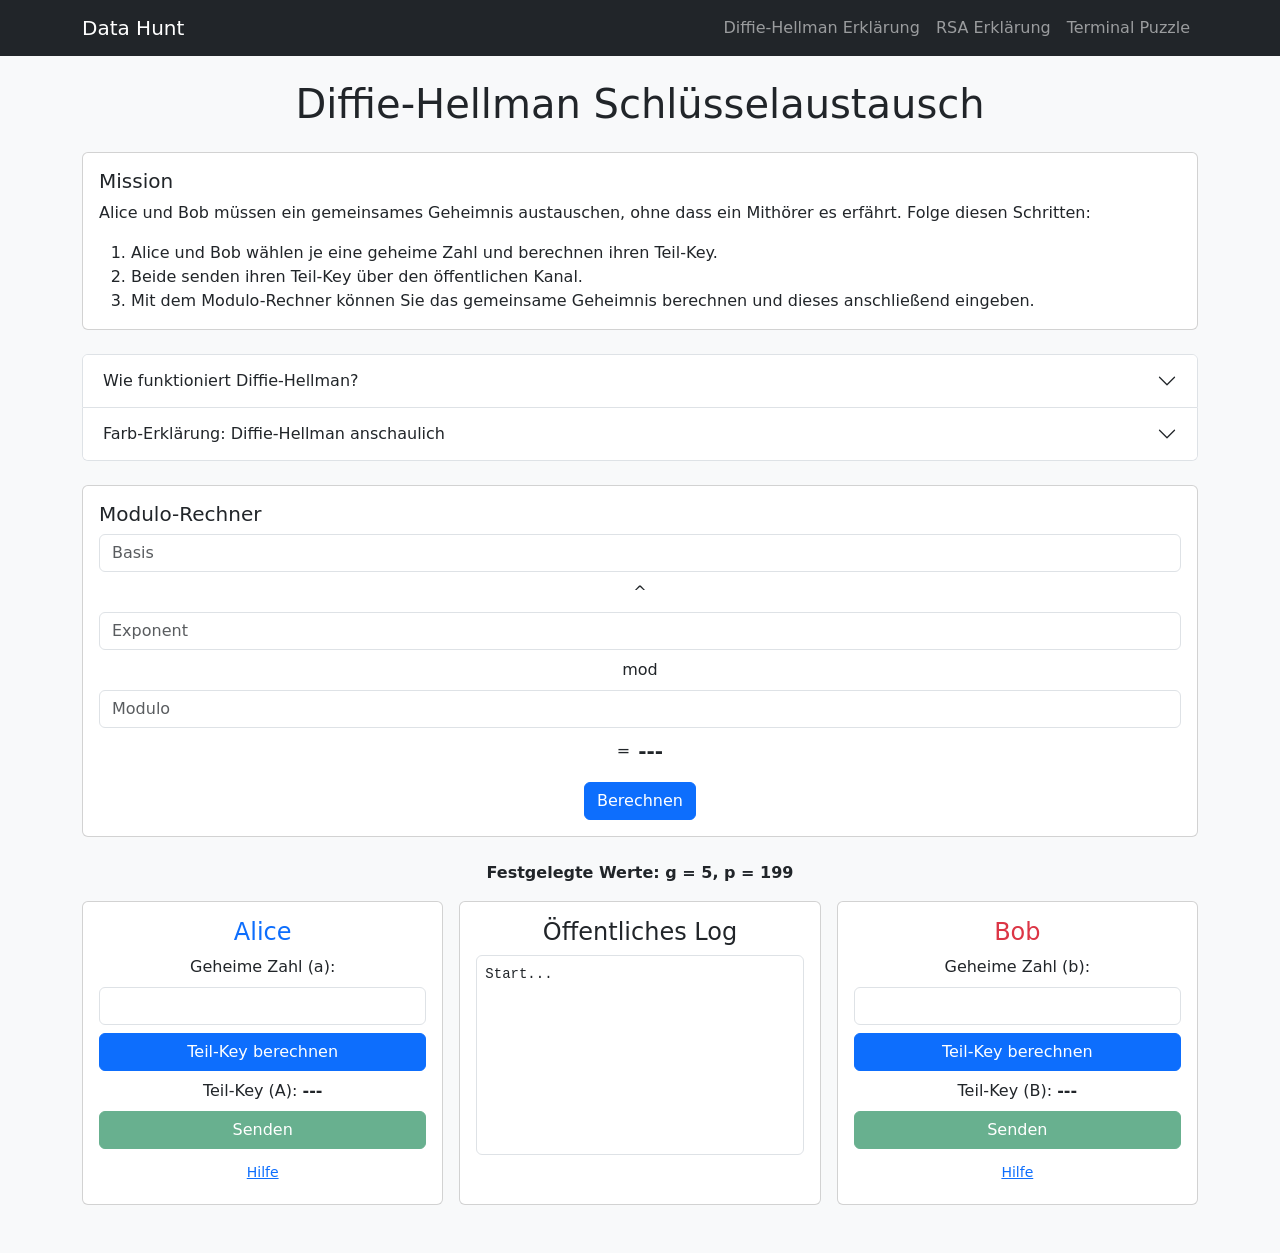
==== diffie-hellman-puzzle/index.html @ 208a1ee2 "Alle Dateien sowie Verzeichnisse der Landing Page, Diffie-Hellman Page, RSA Page und Terminal Page w" ====
<!DOCTYPE html>
<html lang="de">
<head>
    <meta charset="UTF-8">
    <title>Diffie-Hellman</title>
    <link href="../css/diffie-styles.css" rel="stylesheet">
    <link href="../bootstrap/css/bootstrap.min.css" rel="stylesheet">
</head>
<body class="bg-light">
<nav class="navbar navbar-expand-lg navbar-dark bg-dark">
    <div class="container">
        <a class="navbar-brand" href="../index.html">Data Hunt</a>
        <div class="navbar-nav">
            <a class="nav-link" href="../diffie-hellman-puzzle/index.html">Diffie-Hellman Erklärung</a>
            <a class="nav-link" href="../micic-rsa/index.html">RSA Erklärung</a>
            <a class="nav-link" href="../terminal-puzzle/index.html">Terminal Puzzle</a>
        </div>
    </div>
</nav>
<div class="container py-4">
    <h1 class="text-center mb-4">Diffie-Hellman Schlüsselaustausch</h1>
    <div class="card mb-4">
        <div class="card-body">
            <h5 class="card-title">Mission</h5>
            <p>Alice und Bob müssen ein gemeinsames Geheimnis austauschen, ohne dass ein Mithörer es erfährt. Folge diesen Schritten:</p>
            <ol class="mb-0">
                <li>Alice und Bob wählen je eine geheime Zahl und berechnen ihren Teil-Key.</li>
                <li>Beide senden ihren Teil-Key über den öffentlichen Kanal.</li>
                <li>Mit dem Modulo-Rechner können Sie das gemeinsame Geheimnis berechnen und dieses anschließend eingeben.</li>
            </ol>
        </div>
    </div>
    <div class="accordion mb-4" id="erklaerung">
        <div class="accordion-item">
            <h2 class="accordion-header">
                <button class="accordion-button collapsed" type="button" data-bs-toggle="collapse" data-bs-target="#erklaerung-body">
                    Wie funktioniert Diffie-Hellman?
                </button>
            </h2>
            <div id="erklaerung-body" class="accordion-collapse collapse" data-bs-parent="#erklaerung">
                <div class="accordion-body">
                    <dl class="row mb-0">
                        <dt class="col-sm-3">g und p</dt>
                        <dd class="col-sm-9">Öffentliche Zahlen, die alle kennen, auch der Angreifer. Sie dienen als gemeinsame Basis für alle Berechnungen.</dd>
                        <dt class="col-sm-3 text-primary">prv_A / prv_B</dt>
                        <dd class="col-sm-9">Die Geheimzahl von Alice / Bob. Jeder wählt seine eigene und gibt sie niemals weiter, auch nicht an den Kommunikationspartner.</dd>
                        <dt class="col-sm-3 text-success">pub_A / pub_B</dt>
                        <dd class="col-sm-9">Der Teil-Key von Alice / Bob. Wird aus der Geheimzahl berechnet und offen übertragen. Aus dem Teil-Key kann man die Geheimzahl praktisch nicht zurückrechnen.</dd>
                        <dt class="col-sm-3 text-danger">S</dt>
                        <dd class="col-sm-9 mb-0">Das gemeinsame Geheimnis. Alice rechnet <code>pub_B<sup>prv_A</sup> mod p</code>, Bob rechnet <code>pub_A<sup>prv_B</sup> mod p</code>. Beide kommen auf dasselbe Ergebnis, weil <code>(g<sup>a</sup>)<sup>b</sup> = (g<sup>b</sup>)<sup>a</sup></code>.</dd>
                    </dl>
                </div>
            </div>
        </div>
        <div class="accordion-item">
            <h2 class="accordion-header">
                <button class="accordion-button collapsed" type="button" data-bs-toggle="collapse" data-bs-target="#farben-body">
                    Farb-Erklärung: Diffie-Hellman anschaulich
                </button>
            </h2>
            <div id="farben-body" class="accordion-collapse collapse" data-bs-parent="#erklaerung">
                <div class="accordion-body">
                    <p>Statt mit Zahlen kann man Diffie-Hellman auch mit Farben erklären. Farben kann man leicht mischen, aber praktisch nicht wieder entmischen, genau wie bei der Modulo-Mathematik:</p>
                    <div class="text-center my-3">
                        <img src="../img/dh_farbe_bild.svg" alt="Farb-Erklärung Diffie-Hellman" class="img-fluid" style="max-width:500px">
                    </div>
                    <p class="mb-0 text-muted small">Alice und Bob nutzen eine öffentliche Basisfarbe (grau). Jeder fügt seine geheime Farbe (blau bzw. rot) dazu und schickt das Ergebnis offen über den Kanal. Wenn jeder seine eigene Geheimfarbe nochmal in die empfangene Mischung gibt, kommt bei beiden dieselbe Endfarbe heraus, ohne dass die Geheimfarben je übertragen wurden.</p>
                </div>
            </div>
        </div>
    </div>
    <div class="card mb-4">
        <div class="card-body">
            <h5 class="card-title">Modulo-Rechner</h5>
            <div class="d-flex flex-wrap align-items-center justify-content-center gap-2">
                <input type="number" id="calc-base" class="form-control" placeholder="Basis">
                <span>^</span>
                <input type="number" id="calc-exp" class="form-control" placeholder="Exponent">
                <span>mod</span>
                <input type="number" id="calc-mod" class="form-control" placeholder="Modulo">
                <span>=</span>
                <span id="calc-result" class="fw-bold fs-5">---</span>
            </div>
            <div class="text-center mt-3">
                <button id="calc-btn" class="btn btn-primary">Berechnen</button>
            </div>
        </div>
    </div>
    <p class="text-center fw-bold" id="festgelegteWerte">Festgelegte Werte: g = ?, p = ?</p>
    <div class="row g-3 mb-4">
        <div class="col-md-4">
            <div class="card h-100" id="karte-alice">
                <div class="card-body text-center">
                    <h4 class="text-primary">Alice</h4>
                    <label class="form-label">Geheime Zahl (a):</label>
                    <input type="password" id="eingabe-alice" class="form-control text-center mb-2">
                    <button id="btn-berechne-alice" class="btn btn-primary w-100 mb-2">Teil-Key berechnen</button>
                    <p class="mb-2">Teil-Key (A): <span id="ausgabe-alice" class="fw-bold">---</span></p>
                    <button id="btn-sende-alice" class="btn btn-success w-100" disabled>Senden</button>
                    <button class="btn btn-link btn-sm mt-2" type="button" data-bs-toggle="collapse" data-bs-target="#hilfe-alice">
                        Hilfe
                    </button>
                    <div class="collapse mt-2" id="hilfe-alice">
                        <div class="card card-body bg-light text-start small">
                            <p class="mb-2"><strong>Was ist zu tun?</strong> Alice berechnet ihren Teil-Key mit:</p>
                            <p class="text-center fs-5 mb-2"><code>pub_A = g<sup>a</sup> mod p</code></p>
                            <ul class="mb-0 ps-3">
                                <li><code>g</code> ist die öffentliche Basis = <strong><span class="hilfe-g">?</span></strong></li>
                                <li><code>a</code> ist Alices Geheimzahl (das was Sie oben eingeben)</li>
                                <li><code>p</code> ist die öffentliche Primzahl = <strong><span class="hilfe-p">?</span></strong></li>
                            </ul>
                            <p class="mb-0 mt-2 text-muted">Den Teil-Key berechnet das Programm automatisch, Sie müssen nur die Geheimzahl eingeben.</p>
                        </div>
                    </div>
                </div>
            </div>
        </div>
        <div class="col-md-4">
            <div class="card h-100">
                <div class="card-body">
                    <h4 class="text-center">Öffentliches Log</h4>
                    <div id="protokoll" class="border rounded p-2 bg-white">
                        <p>Start...</p>
                    </div>
                </div>
            </div>
        </div>
        <div class="col-md-4">
            <div class="card h-100" id="karte-bob">
                <div class="card-body text-center">
                    <h4 class="text-danger">Bob</h4>
                    <label class="form-label">Geheime Zahl (b):</label>
                    <input type="password" id="eingabe-bob" class="form-control text-center mb-2">
                    <button id="btn-berechne-bob" class="btn btn-primary w-100 mb-2">Teil-Key berechnen</button>
                    <p class="mb-2">Teil-Key (B): <span id="ausgabe-bob" class="fw-bold">---</span></p>
                    <button id="btn-sende-bob" class="btn btn-success w-100" disabled>Senden</button>
                    <button class="btn btn-link btn-sm mt-2" type="button" data-bs-toggle="collapse" data-bs-target="#hilfe-bob">
                        Hilfe
                    </button>
                    <div class="collapse mt-2" id="hilfe-bob">
                        <div class="card card-body bg-light text-start small">
                            <p class="mb-2"><strong>Was ist zu tun?</strong> Bob berechnet seinen Teil-Key mit:</p>
                            <p class="text-center fs-5 mb-2"><code>pub_B = g<sup>b</sup> mod p</code></p>
                            <ul class="mb-0 ps-3">
                                <li><code>g</code> ist die öffentliche Basis = <strong><span class="hilfe-g">?</span></strong></li>
                                <li><code>b</code> ist Bobs Geheimzahl (das was Sie oben eingeben)</li>
                                <li><code>p</code> ist die öffentliche Primzahl = <strong><span class="hilfe-p">?</span></strong></li>
                            </ul>
                            <p class="mb-0 mt-2 text-muted">Den Teil-Key berechnet das Programm automatisch, Sie müssen nur die Geheimzahl eingeben.</p>
                        </div>
                    </div>
                </div>
            </div>
        </div>
    </div>
    <div class="card mx-auto" id="ergebnis-bereich">
        <div class="card-body text-center">
            <h4>Gemeinsames Geheimnis</h4>
            <img id="schloss" src="../img/lock.svg" alt="Schloss" class="my-3" width="80px">
            <p>Berechnen Sie das gemeinsame Geheimnis mit dem Modulo-Rechner und geben Sie es hier ein:</p>
            <input type="text" id="eingabe-geheimnis" class="form-control text-center mb-3" maxlength="3" placeholder="3-stellig">
            <button id="btn-pruefe" class="btn btn-warning w-100">Code prüfen</button>
            <p id="ergebnis-zahl" class="fw-bold fs-2 mt-3">---</p>
            <button class="btn btn-link btn-sm" type="button" data-bs-toggle="collapse" data-bs-target="#hilfe-final">
                Hilfe
            </button>
            <div class="collapse mt-2" id="hilfe-final">
                <div class="card card-body bg-light text-start small">
                    <p class="mb-2"><strong>Was ist zu tun?</strong> Sie müssen das gemeinsame Geheimnis mit dem Modulo-Rechner ausrechnen.</p>
                    <p class="mb-2"><strong>Alice rechnet:</strong></p>
                    <p class="text-center fs-5 mb-2"><code>S = pub_B<sup>a</sup> mod p</code></p>
                    <p class="mb-2"><strong>Bob rechnet:</strong></p>
                    <p class="text-center fs-5 mb-2"><code>S = pub_A<sup>b</sup> mod p</code></p>
                    <p class="mb-2">Es kommt bei beiden dasselbe heraus.</p>
                    <p class="mb-2"><strong>So geben Sie es in den Modulo-Rechner ein (für Alices Weg):</strong></p>
                    <ul class="mb-0 ps-3">
                        <li><strong>Basis</strong> = Bobs Teil-Key (<code>pub_B</code>) = <strong><span class="hilfe-pubB">?</span></strong></li>
                        <li><strong>Exponent</strong> = Alices Geheimzahl (<code>a</code>)</li>
                        <li><strong>Modulo</strong> = die öffentliche Primzahl (<code>p</code>) = <strong><span class="hilfe-p">?</span></strong></li>
                    </ul>
                    <p class="mb-0 mt-2 text-muted">Tragen Sie das Ergebnis oben ins Feld ein.</p>
                </div>
            </div>
        </div>
    </div>
</div>
<script src="../bootstrap/js/bootstrap.bundle.min.js"></script>
<script src="../js/diffie.js"></script>
</body>
</html>
---- css/diffie-styles.css ----
@keyframes erfolgLeuchten {
    0%   { box-shadow: 0 0 0 0    rgba(40, 167, 69, 0);   }
    50%  { box-shadow: 0 0 0 14px rgba(40, 167, 69, 0.6); }
    100% { box-shadow: 0 0 0 0    rgba(40, 167, 69, 0);   }
}

.erfolg-leuchten {
    animation: erfolgLeuchten 1.5s ease-in-out 2;
}

@keyframes schlossPuls {
    0%   { transform: scale(1);   }
    50%  { transform: scale(1.2); }
    100% { transform: scale(1);   }
}

#protokoll {
    height:200px;
    overflow-y:auto;
    font-family:monospace;
    font-size:14px;
}

#ergebnis-bereich {
    display:none;
    max-width:500px;
}

.schloss-aufgehen {
    animation: schlossPuls 0.6s ease-in-out;
}
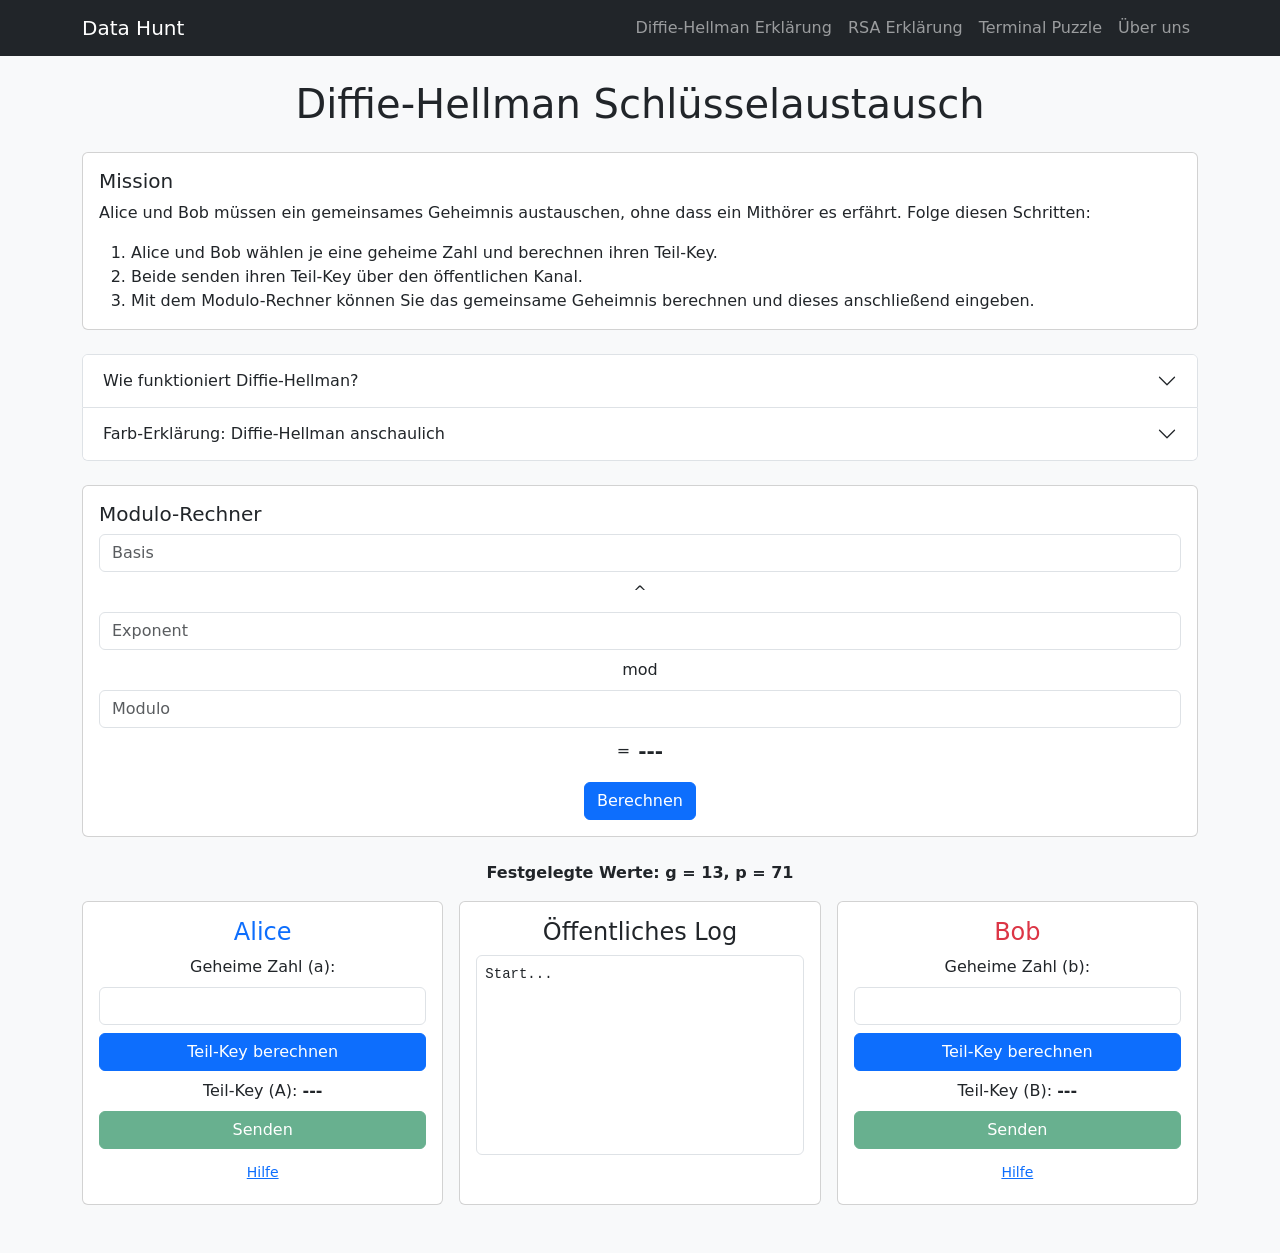
==== commit 5ceb39c6: "Der Verweis als Link zur neuen Seite about.html wurde zu allen anderen Seiten in der Navbar hinzugef" ====
--- a/diffie-hellman-puzzle/index.html
+++ b/diffie-hellman-puzzle/index.html
@@ -14,6 +14,7 @@
             <a class="nav-link" href="../diffie-hellman-puzzle/index.html">Diffie-Hellman Erklärung</a>
             <a class="nav-link" href="../micic-rsa/index.html">RSA Erklärung</a>
             <a class="nav-link" href="../terminal-puzzle/index.html">Terminal Puzzle</a>
+            <a class="nav-link" href="../about-us/about.html">Über uns</a>
         </div>
     </div>
 </nav>
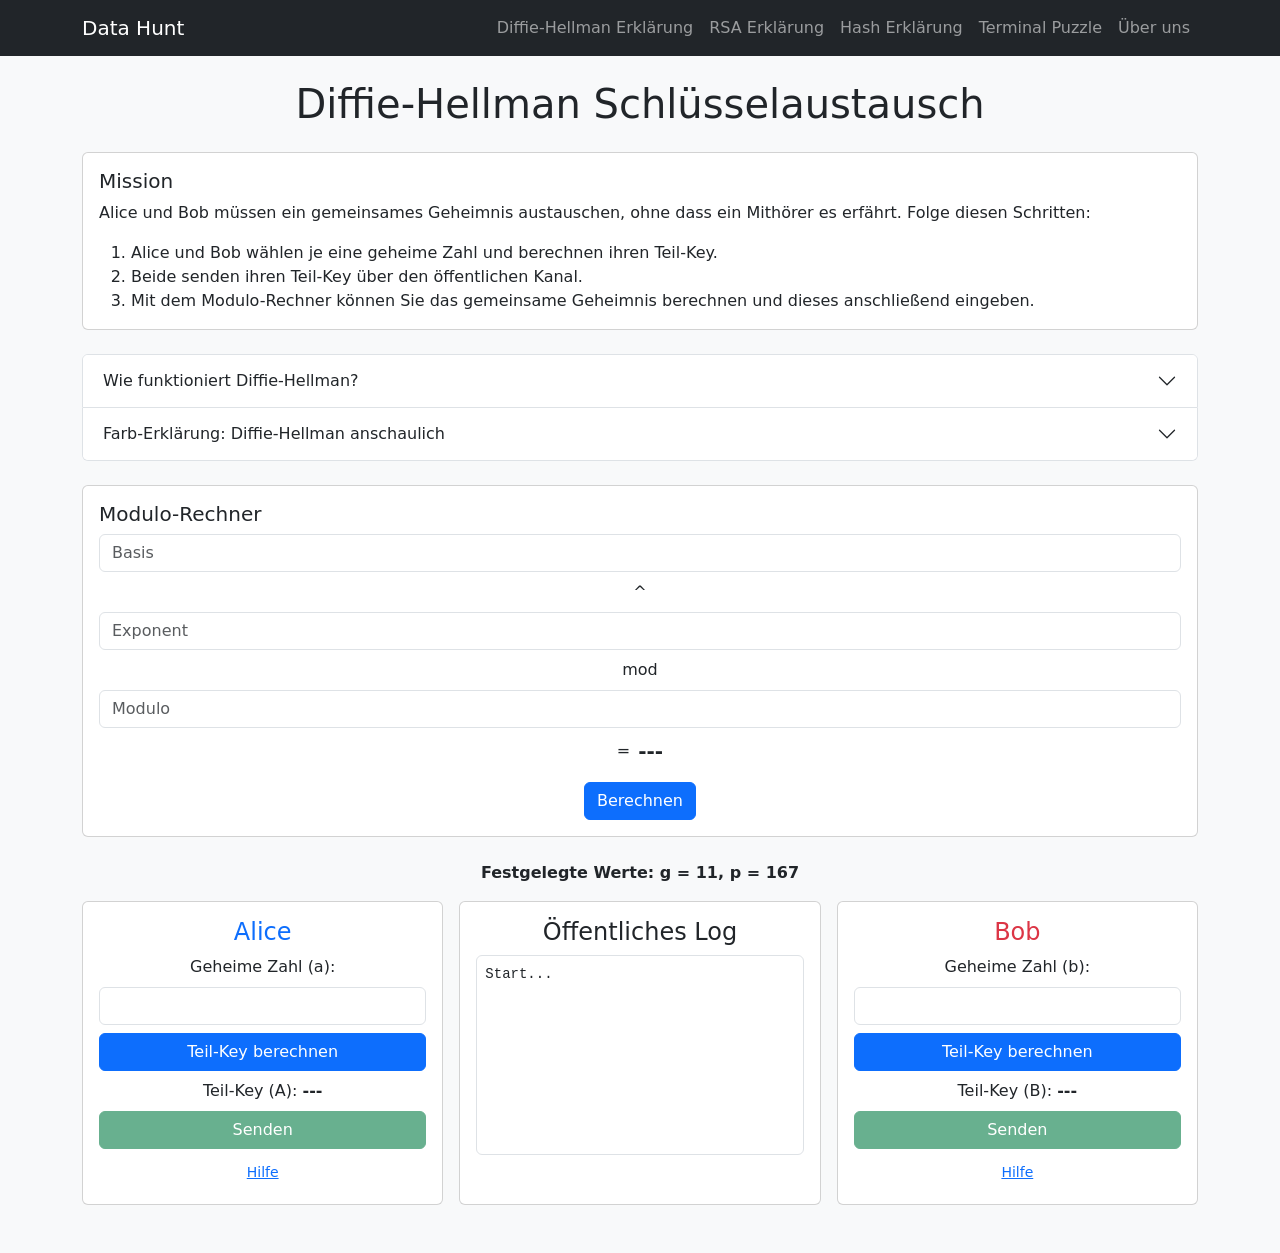
==== commit 6b39ef44: "Eine neue Erklärseite für Hash wurde hinzugefügt und zu jeder Seite die Referenz zur neu hinzugefügt" ====
--- a/diffie-hellman-puzzle/index.html
+++ b/diffie-hellman-puzzle/index.html
@@ -13,6 +13,7 @@
         <div class="navbar-nav">
             <a class="nav-link" href="../diffie-hellman-puzzle/index.html">Diffie-Hellman Erklärung</a>
             <a class="nav-link" href="../micic-rsa/index.html">RSA Erklärung</a>
+            <a class="nav-link" href="../Hash/index.html">Hash Erklärung</a>
             <a class="nav-link" href="../terminal-puzzle/index.html">Terminal Puzzle</a>
             <a class="nav-link" href="../about-us/about.html">Über uns</a>
         </div>
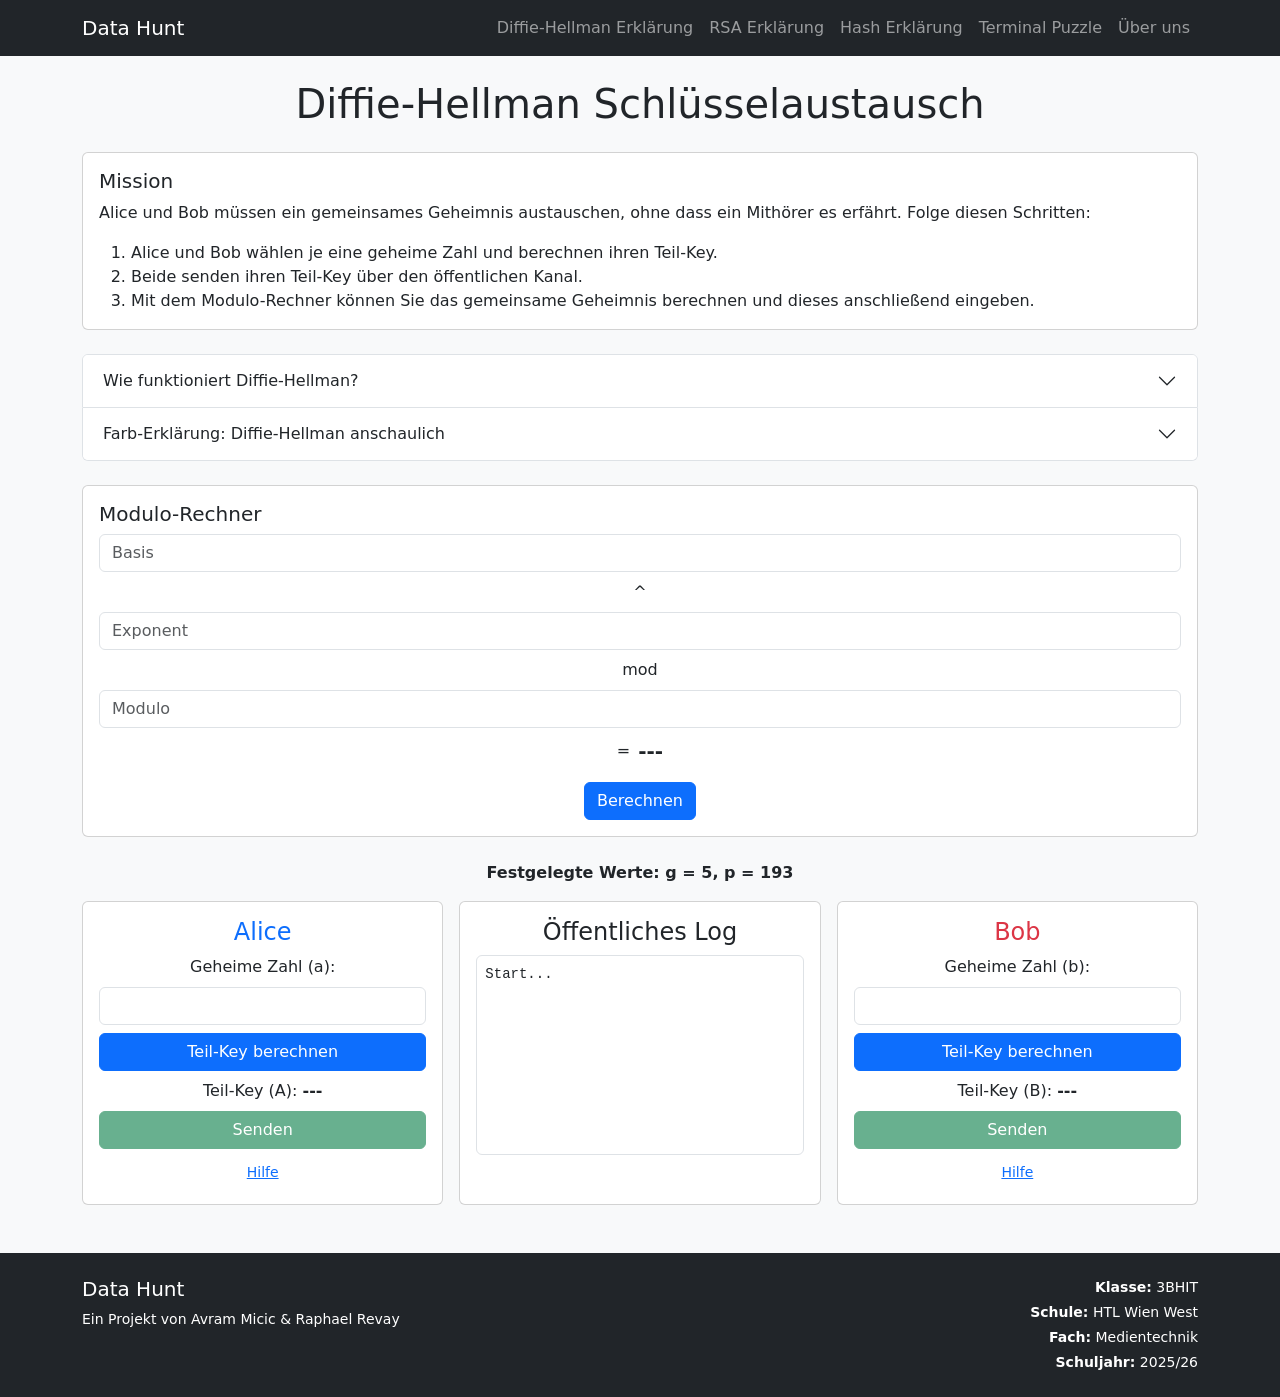
==== commit 2f9deaa9: "Der Footer wurde zu jeder Nebenseite hinzugefügt." ====
--- a/diffie-hellman-puzzle/index.html
+++ b/diffie-hellman-puzzle/index.html
@@ -6,7 +6,7 @@
     <link href="../css/diffie-styles.css" rel="stylesheet">
     <link href="../bootstrap/css/bootstrap.min.css" rel="stylesheet">
 </head>
-<body class="bg-light">
+<body class="bg-light d-flex flex-column min-vh-100">
 <nav class="navbar navbar-expand-lg navbar-dark bg-dark">
     <div class="container">
         <a class="navbar-brand" href="../index.html">Data Hunt</a>
@@ -186,6 +186,22 @@
         </div>
     </div>
 </div>
+<footer class="bg-dark text-white py-4 mt-auto">
+        <div class="container">
+            <div class="row">
+                <div class="col-md-6">
+                    <h5>Data Hunt</h5>
+                    <p class="mb-0 small">Ein Projekt von Avram Micic &amp; Raphael Revay</p>
+                </div>
+                <div class="col-md-6 text-md-end">
+                    <p class="mb-1 small"><strong>Klasse:</strong> 3BHIT</p>
+                    <p class="mb-1 small"><strong>Schule:</strong> HTL Wien West</p>
+                    <p class="mb-1 small"><strong>Fach:</strong> Medientechnik</p>
+                    <p class="mb-0 small"><strong>Schuljahr:</strong> 2025/26</p>
+                </div>
+            </div>
+        </div>
+</footer>
 <script src="../bootstrap/js/bootstrap.bundle.min.js"></script>
 <script src="../js/diffie.js"></script>
 </body>
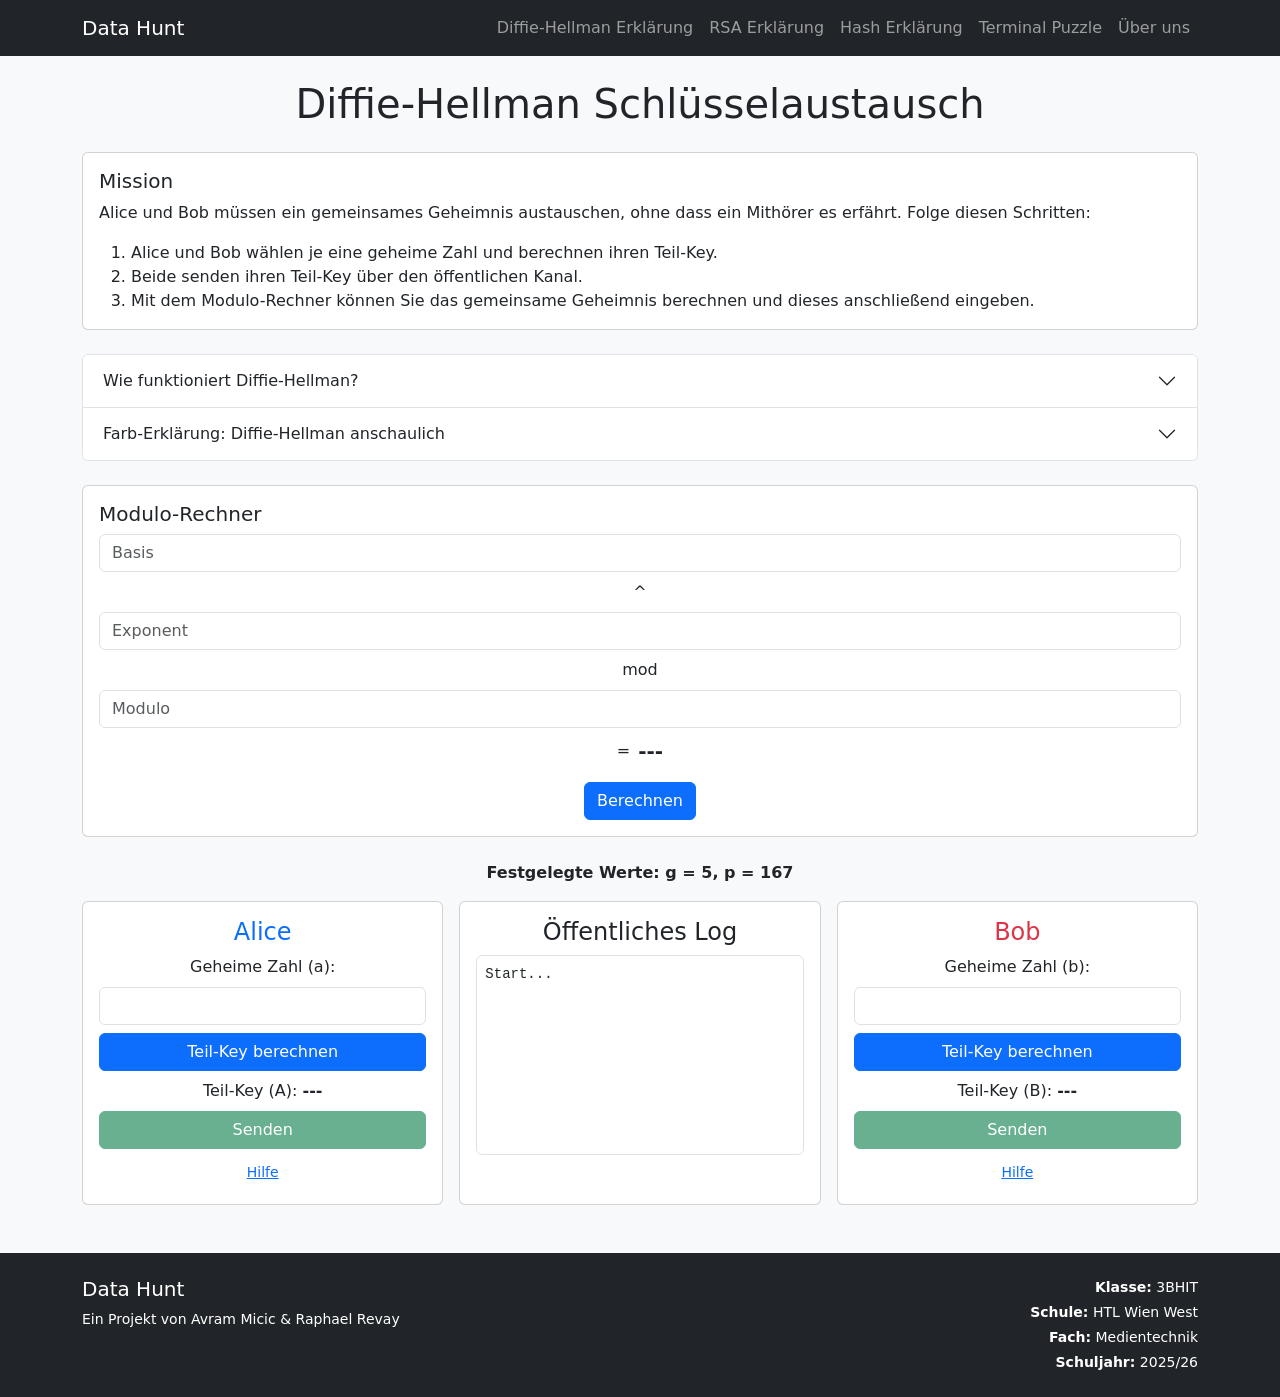
==== commit 3949d95c: "Es wurde ein favicon für die Seiten hinzugefügt und zudem wurde die Hash Seite so umgestaltet, dass " ====
--- a/diffie-hellman-puzzle/index.html
+++ b/diffie-hellman-puzzle/index.html
@@ -5,6 +5,7 @@
     <title>Diffie-Hellman</title>
     <link href="../css/diffie-styles.css" rel="stylesheet">
     <link href="../bootstrap/css/bootstrap.min.css" rel="stylesheet">
+    <link rel="icon" type="image/x-icon" href="../img/protection.png">
 </head>
 <body class="bg-light d-flex flex-column min-vh-100">
 <nav class="navbar navbar-expand-lg navbar-dark bg-dark">
